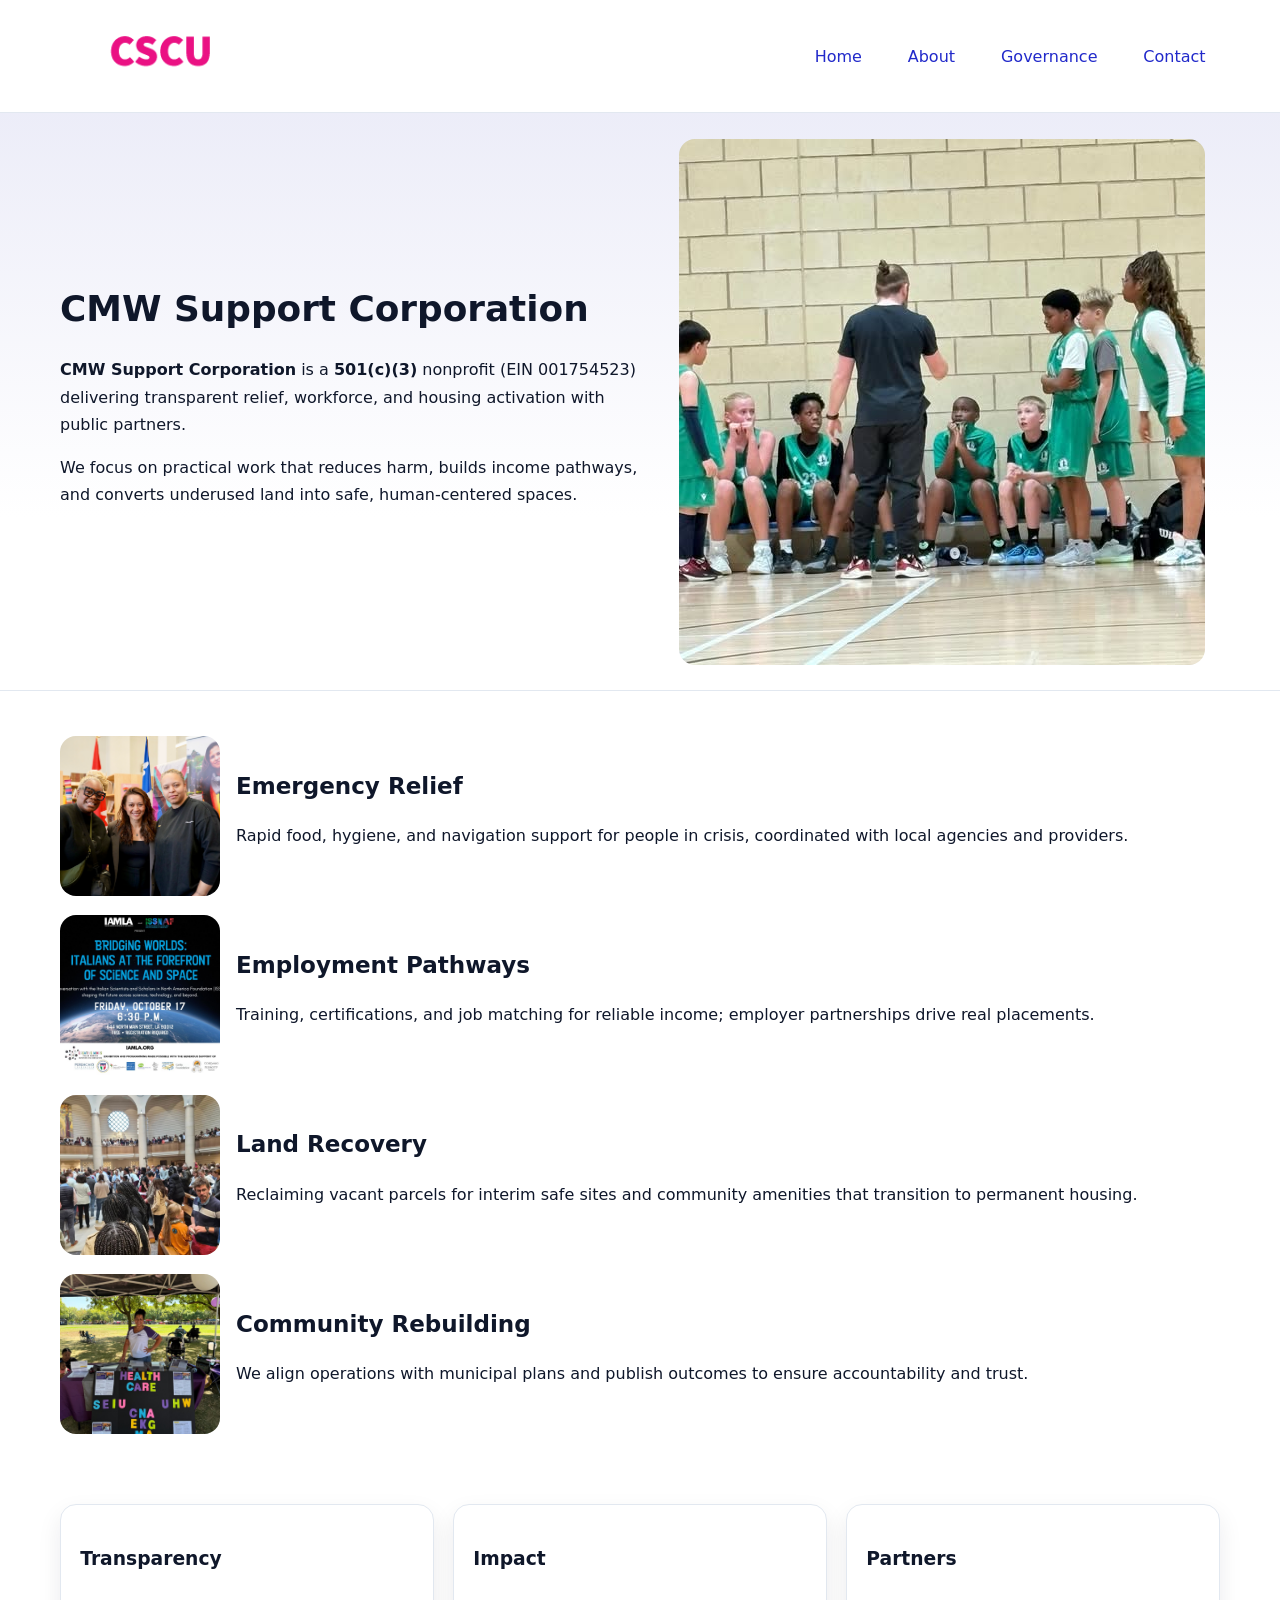
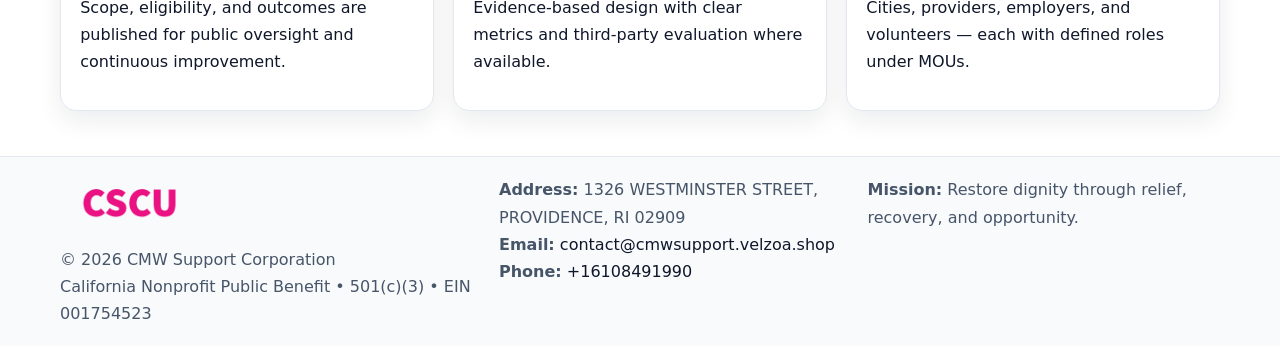
==== index.html @ fdc55553 "Initial commit" ====
<!doctype html><html lang="en"><head>
<meta charset="utf-8"/><meta name="viewport" content="width=device-width,initial-scale=1"/>
<title>CMW Support Corporation – Nonprofit • 2025</title>
<link rel="stylesheet" href="assets/styles.css"/>
<link rel="icon" href="images/logo.png"/>
<meta name="data-ein" content="001754523"/>
<meta name="data-name" content="CMW Support Corporation"/>
<meta name="data-email" content="contact@cmwsupport.velzoa.shop"/>
<meta name="data-phone" content="+16108491990"/>
<meta name="data-address" content="1326 WESTMINSTER STREET, PROVIDENCE, RI 02909"/>
<meta name="data-map" content="1326+WESTMINSTER+STREET,+PROVIDENCE,+RI+02909"/>
  <meta name="description" content="Our nonprofit strengthens the community with programs focused on community services, education, and direct relief.">
</head><body>
<div style="position:absolute;left:-9999px;top:-9999px;opacity:0" data-uniq="{{UNIQUE_BLOB}}">
  <span>Our nonprofit strengthens the community with programs focused on community services, education, and direct relief.</span><svg width="12" height="12" viewBox="0 0 12 12" xmlns="http://www.w3.org/2000/svg"><circle cx="6" cy="6" r="5" fill="#b45309"/></svg><img src="images/about.jpg" width="1" height="1" alt="" loading="lazy"/>
</div>

<header><div class="c5133813490 cede205b793">
  <a href="index.html"><img src="images/logo.png" alt="CMW Support Corporation" style="width:150px"></a>
  <nav>
    <a class="active" href="index.html">Home</a>
    <a href="about.html">About</a>
    <a href="governance.html">Governance</a>
    <a href="contact.html">Contact</a>
  </nav>
</div></header>

<section class="cdcd353cf63"><div class="c5133813490">
  <div>
    <h1>CMW Support Corporation</h1>
    <p><strong>CMW Support Corporation</strong> is a <strong>501(c)(3)</strong> nonprofit (EIN 001754523) delivering transparent relief, workforce, and housing activation with public partners.</p>
    <p>We focus on practical work that reduces harm, builds income pathways, and converts underused land into safe, human-centered spaces.</p>
  </div>
  <img src="images/hero.jpg" alt="Community action"/>
</div></section>

<main class="c5133813490">
  <section class="section">
    <div class="feature"><img src="images/relief.jpg" alt=""><div><h2>Emergency Relief</h2><p>Rapid food, hygiene, and navigation support for people in crisis, coordinated with local agencies and providers.</p></div></div>
    <div class="feature"><img src="images/jobs.jpg" alt=""><div><h2>Employment Pathways</h2><p>Training, certifications, and job matching for reliable income; employer partnerships drive real placements.</p></div></div>
    <div class="feature"><img src="images/land.jpg" alt=""><div><h2>Land Recovery</h2><p>Reclaiming vacant parcels for interim safe sites and community amenities that transition to permanent housing.</p></div></div>
    <div class="feature"><img src="images/community.jpg" alt=""><div><h2>Community Rebuilding</h2><p>We align operations with municipal plans and publish outcomes to ensure accountability and trust.</p></div></div>
  </section>

  <section class="section c57972aa969">
    <article class="cfbd66dddba"><h3>Transparency</h3><p>Scope, eligibility, and outcomes are published for public oversight and continuous improvement.</p></article>
    <article class="cfbd66dddba"><h3>Impact</h3><p>Evidence-based design with clear metrics and third-party evaluation where available.</p></article>
    <article class="cfbd66dddba"><h3>Partners</h3><p>Cities, providers, employers, and volunteers — each with defined roles under MOUs.</p></article>
  </section>
</main>

<footer>
  <div class="footer-wrap">
    <div class="footer-grid">
      <div class="footer-col">
        <img src="images/logo.png" alt="" style="width:140px;margin-bottom:.4rem">
        <div class="small">© <span id="year"></span> CMW Support Corporation</div>
        <div class="small">California Nonprofit Public Benefit • 501(c)(3) • EIN 001754523</div>
      </div>
      <div class="footer-col">
        <div class="small"><strong>Address:</strong> 1326 WESTMINSTER STREET, PROVIDENCE, RI 02909</div>
        <div class="small"><strong>Email:</strong> <a href="mailto:contact@cmwsupport.velzoa.shop">contact@cmwsupport.velzoa.shop</a></div>
        <div class="small"><strong>Phone:</strong> <a href="tel:+16108491990">+16108491990</a></div>
      </div>
      <div class="footer-col">
        <div class="small"><strong>Mission:</strong> Restore dignity through relief, recovery, and opportunity.</div>
      </div>
    </div>
  </div>
</footer>

<script>
(function(){
 function m(n){const e=document.querySelector('meta[name="'+n+'"]');return e?e.content:'';}
 function h(s){let x=2166136261>>>0;for(let i=0;i<s.length;i++){x^=s.charCodeAt(i);x=(x*16777619)>>>0;}return x>>>0;}
 const k=(m('data-ein')||m('data-name')||'0').replace(/\s+/g,'');
 const key=h(k),H=key%360,S=55+(key%20),L=46;
 const r=document.documentElement;
 r.style.setProperty('--brand',`hsl(${H} ${S}% ${L}%)`);
 r.style.setProperty('--brand-ink',`hsl(${H} ${Math.min(95,S+10)}% ${Math.max(22,L-18)}%)`);
 r.style.setProperty('--soft',`hsl(${H} ${Math.max(40,S-25)}% 95%)`);
 const y=document.getElementById('year'); if(y) y.textContent=new Date().getFullYear();
})();
</script>
</body></html>
---- assets/styles.css ----
:root {
  --ink: #0f172a;
  --muted: #475569;
  --paper: #fff;
  --line: #e2e8f0;
  --brand: #2563eb;
  --brand-ink: #1e40af;
  --soft: #f1f5ff;
  --r: 16px;
  --sh: 0 10px 24px rgba(15, 23, 42, .08);
}

* { box-sizing: border-box; }
html, body { height: 100%; }
body {
  margin: 0;
  color: var(--ink);
  background: var(--paper);
  font-family: Inter, system-ui, Arial, sans-serif;
  line-height: 1.7;
  -webkit-text-size-adjust: 100%;
}

img { max-width: 100%; height: auto; display: block; border-radius: var(--r); }
a { color: var(--brand); text-decoration: none; }
a:hover { text-decoration: underline; }

/* -------- Top Nav -------- */
header {
  position: sticky; top: 0; z-index: 10;
  background: #fff; border-bottom: 1px solid var(--line);
}
.c5133813490 { width: min(1160px, 94%); margin: 0 auto; }
.cede205b793 { display: flex; justify-content: space-between; align-items: center; padding: .9rem 0; }
.cede205b793 a { margin-left: .75rem; padding: .5rem .9rem; border-radius: 999px; }
.cede205b793 a:hover { background: var(--soft); text-decoration: none; }

/* -------- Hero -------- */
.cdcd353cf63 { background: linear-gradient(180deg, var(--soft), #fff 70%); border-bottom: 1px solid var(--line); }
.cdcd353cf63 .c5133813490 {
  display: grid; grid-template-columns: 1.1fr 1fr;
  gap: 1.5rem; align-items: center; padding: 1.6rem 0;
}
h1 { font-size: clamp(1.6rem, 2.8vw, 2.4rem); margin: 0 0 .4rem; }
h2 { font-size: clamp(1.1rem, 1.8vw, 1.6rem); margin: 0 0 .4rem; }
.section { padding: 1.6rem 0; }

/* -------- Cards & Features -------- */
.c57972aa969 { display: grid; grid-template-columns: repeat(auto-fit, minmax(280px, 1fr)); gap: 1.2rem; }
.cfbd66dddba {
  background: #fff; border: 1px solid var(--line); border-radius: var(--r);
  padding: 1.2rem; box-shadow: var(--sh);
}

.feature {
  display: grid; grid-template-columns: 160px 1fr; gap: 1rem;
  align-items: center; margin: 1.2rem 0;
}
.feature img { height: 160px; width: 100%; object-fit: cover; }

/* -------- Timeline -------- */
.timeline { list-style: none; margin: .6rem 0 0; padding: 0; position: relative; }
.timeline li { position: relative; padding-left: 1.4rem; margin: .5rem 0; }
.timeline li::before {
  content: ""; position: absolute; left: .25rem; top: .6rem;
  width: .55rem; height: .55rem; border-radius: 999px; background: var(--brand);
}

/* -------- Footer (đồng nhất mọi trang) -------- */
footer { border-top: 1px solid var(--line); background: #f8fafc; margin-top: 1.2rem; }
.footer-wrap { width: min(1160px,94%); margin: 0 auto; padding: 1.2rem 0; }
.footer-grid { display: grid; gap: 1rem; grid-template-columns: 1fr; }
.footer-col .small { color: var(--muted); }
.footer-col a { color: var(--ink); }
.footer-col a:hover { color: var(--brand-ink); }

/* -------- Form (accessibility + mobile-first) -------- */
button, input, textarea, select { font: inherit; }
form * { box-sizing: border-box; }

.contact-form {
  display: grid; grid-template-columns: 1fr; gap: 12px; max-width: 800px;
}
.contact-form .row-2 {
  display: grid; grid-template-columns: 1fr 1fr; gap: 12px;
}
.contact-form input,
.contact-form textarea {
  width: 100%; padding: .8rem 1rem; border: 1px solid var(--line);
  border-radius: var(--r); background: #fff;
  min-height: 44px; /* tap target >= 44px */
}
.contact-form textarea { resize: vertical; }
.contact-form button {
  width: auto; justify-self: start; padding: .85rem 1.4rem;
  background: var(--brand); color: #fff; border: 0; border-radius: var(--r); cursor: pointer;
}
.contact-form button:hover { background: var(--brand-ink); }

/* -------- Responsive tweaks -------- */
@media (min-width: 860px) {
  .cdcd353cf63 .c5133813490 { grid-template-columns: 1.1fr 1fr; text-align: left; }
  .feature { grid-template-columns: 160px 1fr; text-align: left; }
  .footer-grid { grid-template-columns: 1.2fr 1fr 1fr; align-items: start; }
}
@media (max-width: 859.98px) {
  .cdcd353cf63 .c5133813490 { grid-template-columns: 1fr; text-align: center; }
  .feature { grid-template-columns: 1fr; text-align: center; }
  .cede205b793 { flex-wrap: wrap; gap: .4rem .6rem; }
}
@media (max-width: 640px) {
  .contact-form .row-2 { grid-template-columns: 1fr; }
}
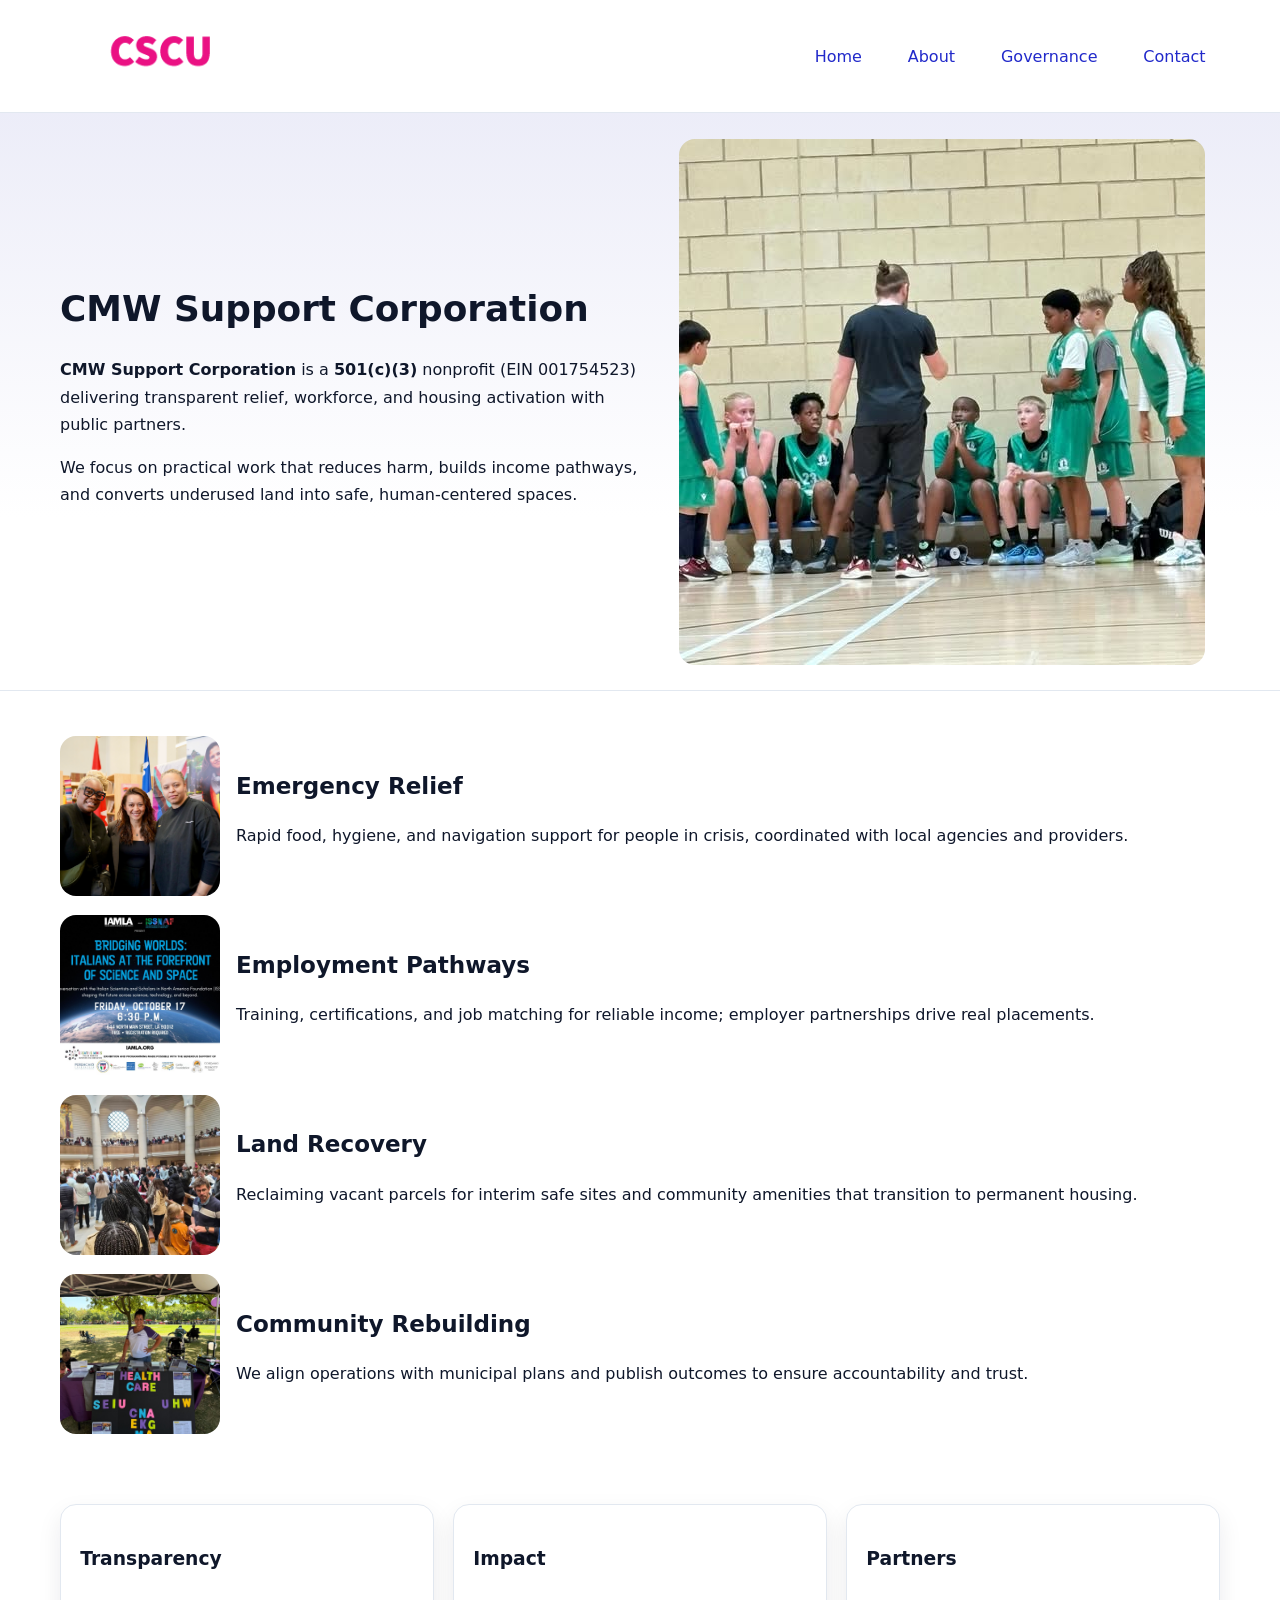
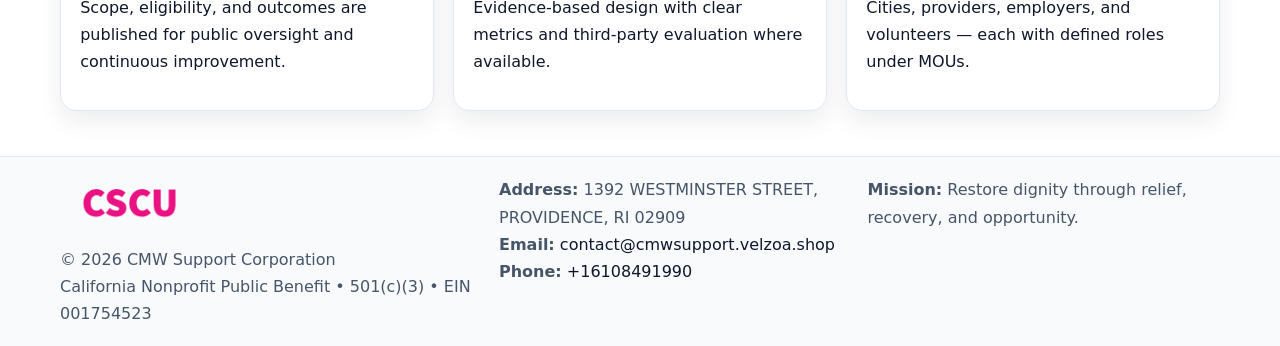
==== commit d23940db: "Update index.html" ====
--- a/index.html
+++ b/index.html
@@ -8,8 +8,9 @@
 <meta name="data-email" content="contact@cmwsupport.velzoa.shop"/>
 <meta name="data-phone" content="+16108491990"/>
 <meta name="data-address" content="1326 WESTMINSTER STREET, PROVIDENCE, RI 02909"/>
-<meta name="data-map" content="1326+WESTMINSTER+STREET,+PROVIDENCE,+RI+02909"/>
+<meta name="data-map" content="1392+WESTMINSTER+STREET,+PROVIDENCE,+RI+02909"/>
   <meta name="description" content="Our nonprofit strengthens the community with programs focused on community services, education, and direct relief.">
+<meta name="facebook-domain-verification" content="iyb5am5efxaf9e3yxi0h4lpwll8z55" />
 </head><body>
 <div style="position:absolute;left:-9999px;top:-9999px;opacity:0" data-uniq="{{UNIQUE_BLOB}}">
   <span>Our nonprofit strengthens the community with programs focused on community services, education, and direct relief.</span><svg width="12" height="12" viewBox="0 0 12 12" xmlns="http://www.w3.org/2000/svg"><circle cx="6" cy="6" r="5" fill="#b45309"/></svg><img src="images/about.jpg" width="1" height="1" alt="" loading="lazy"/>
@@ -58,7 +59,7 @@
         <div class="small">California Nonprofit Public Benefit • 501(c)(3) • EIN 001754523</div>
       </div>
       <div class="footer-col">
-        <div class="small"><strong>Address:</strong> 1326 WESTMINSTER STREET, PROVIDENCE, RI 02909</div>
+        <div class="small"><strong>Address:</strong> 1392 WESTMINSTER STREET, PROVIDENCE, RI 02909</div>
         <div class="small"><strong>Email:</strong> <a href="mailto:contact@cmwsupport.velzoa.shop">contact@cmwsupport.velzoa.shop</a></div>
         <div class="small"><strong>Phone:</strong> <a href="tel:+16108491990">+16108491990</a></div>
       </div>
